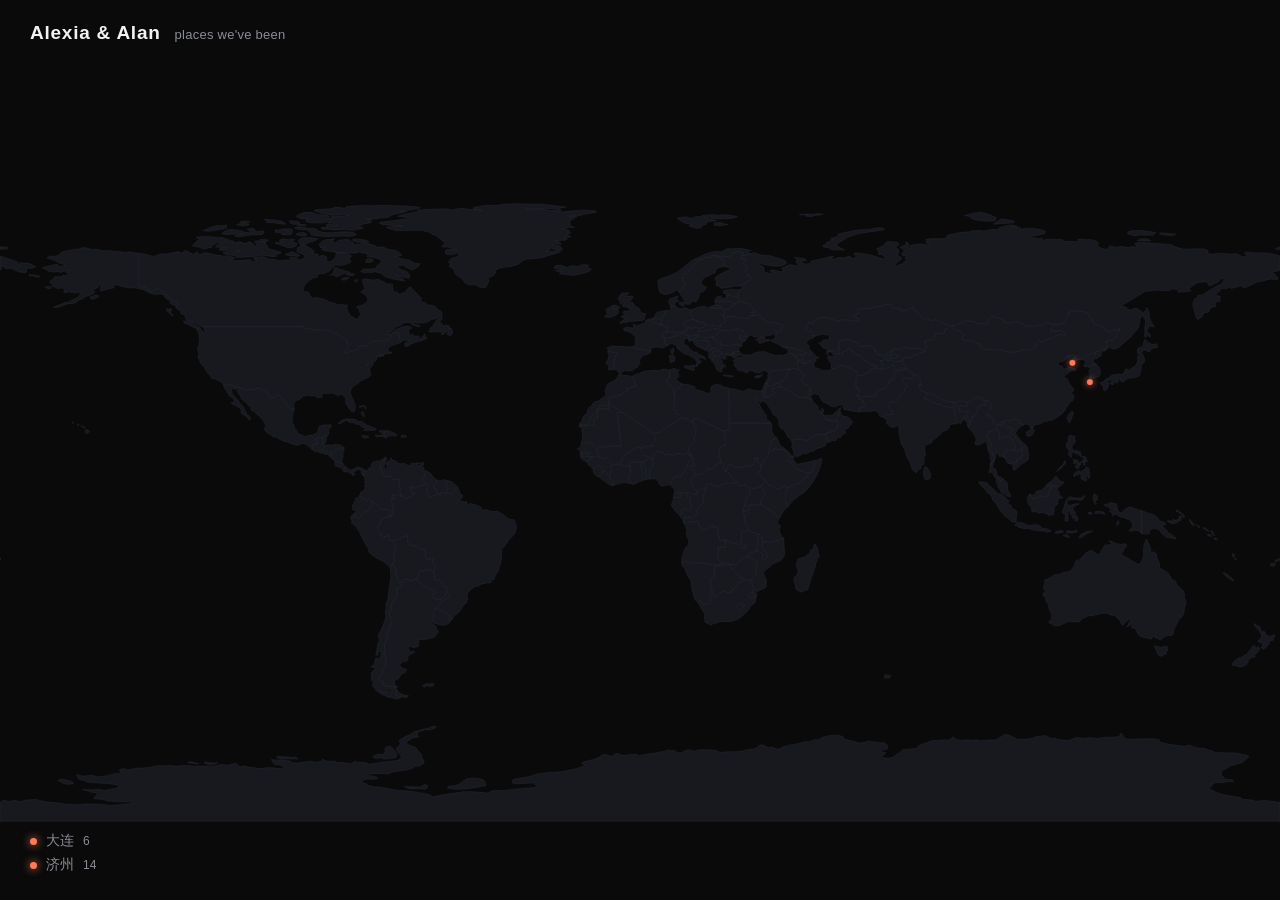
==== index.html @ 34577854 "TravelMap: 旅行地图 + 相册静态站 - 暗色世界地图主页，发光城市圆点，点击进相册 - 相册等高行混排，视频悬停放大自动播放，lightbox 全屏 - build.py 媒体转换（HEI" ====
<!DOCTYPE html>
<html lang="zh-CN">
<head>
  <meta charset="UTF-8" />
  <meta name="viewport" content="width=device-width, initial-scale=1.0" />
  <title>Alexia & Alan · 旅行地图</title>
  <link rel="stylesheet" href="assets/css/style.css" />
</head>
<body>
  <header class="site-header">
    <span class="brand">Alexia &amp; Alan</span>
    <span class="tagline">places we've been</span>
  </header>

  <main class="map-stage">
    <svg id="world" viewBox="0 40 2000 760" preserveAspectRatio="xMidYMid meet"
         aria-label="世界地图">
      <g id="countries"></g>
      <g id="markers"></g>
    </svg>
  </main>

  <nav class="places-list" id="placesList"></nav>

  <script src="assets/js/map.js"></script>
</body>
</html>
---- assets/css/style.css ----
/* ============================================================
   TravelMap — 简洁大气黑底风格
   ============================================================ */
:root {
  --bg: #0a0a0b;
  --panel: #141417;
  --land: #17191f;
  --land-stroke: #2b2f38;
  --text: #f2f2f3;
  --muted: #8a8d94;
  --accent: #ff7a59;        /* 暖珊瑚色，标记/强调用，集中改这里即可换主题色 */
  --accent-soft: rgba(255, 122, 89, 0.18);
  --gap: 6px;               /* 相册瓦片间距 */
  --radius: 4px;
  --ease: cubic-bezier(.22, .61, .36, 1);
}

* { box-sizing: border-box; }

html, body {
  margin: 0;
  padding: 0;
  background: var(--bg);
  color: var(--text);
  font-family: -apple-system, BlinkMacSystemFont, "SF Pro Text",
               "PingFang SC", "Helvetica Neue", Helvetica, Arial, sans-serif;
  -webkit-font-smoothing: antialiased;
  text-rendering: optimizeLegibility;
}

a { color: inherit; text-decoration: none; }

::selection { background: var(--accent-soft); }

/* ----------------------------- 主页 / 地图 ----------------------------- */
.site-header {
  position: fixed;
  top: 0; left: 0; right: 0;
  display: flex;
  align-items: baseline;
  gap: 14px;
  padding: 22px 30px;
  z-index: 20;
  pointer-events: none;
}
.site-header .brand {
  font-size: 19px;
  font-weight: 600;
  letter-spacing: .04em;
}
.site-header .tagline {
  font-size: 13px;
  color: var(--muted);
  letter-spacing: .02em;
}

.map-stage {
  position: relative;
  width: 100vw;
  height: 100vh;
  overflow: hidden;
  display: flex;
  align-items: center;
  justify-content: center;
}
#world {
  width: 100%;
  height: 100%;
  display: block;
}
#world .country {
  fill: var(--land);
  stroke: var(--land-stroke);
  stroke-width: 0.4;
  vector-effect: non-scaling-stroke;
}

/* 城市标记 */
.marker { cursor: pointer; }
.marker .halo {
  fill: var(--accent);
  opacity: .25;
  transform-box: fill-box;
  transform-origin: center;
  animation: pulse 2.6s var(--ease) infinite;
}
.marker .dot {
  fill: var(--accent);
  filter: drop-shadow(0 0 6px var(--accent));
  transition: r .25s var(--ease);
}
.marker:hover .dot { filter: drop-shadow(0 0 12px var(--accent)); }
.marker .label {
  fill: var(--text);
  font-size: 15px;
  font-weight: 500;
  opacity: 0;
  transition: opacity .25s var(--ease);
  paint-order: stroke;
  stroke: rgba(0,0,0,.7);
  stroke-width: 4px;
  pointer-events: none;
}
.marker:hover .label { opacity: 1; }

@keyframes pulse {
  0%   { transform: scale(1);   opacity: .35; }
  70%  { transform: scale(3.4); opacity: 0; }
  100% { transform: scale(3.4); opacity: 0; }
}

/* 左下角城市列表 */
.places-list {
  position: fixed;
  left: 30px;
  bottom: 26px;
  z-index: 20;
  display: flex;
  flex-direction: column;
  gap: 6px;
}
.places-list .item {
  display: flex;
  align-items: center;
  gap: 9px;
  font-size: 14px;
  color: var(--muted);
  cursor: pointer;
  transition: color .2s var(--ease);
}
.places-list .item:hover,
.places-list .item.active { color: var(--text); }
.places-list .item .swatch {
  width: 7px; height: 7px; border-radius: 50%;
  background: var(--accent);
  box-shadow: 0 0 8px var(--accent);
}
.places-list .item .cnt { color: var(--muted); font-size: 12px; }

/* ----------------------------- 相册页 ----------------------------- */
.album-header {
  position: sticky;
  top: 0;
  z-index: 30;
  display: flex;
  align-items: center;
  gap: 18px;
  padding: 18px 26px;
  background: linear-gradient(to bottom, rgba(10,10,11,.92), rgba(10,10,11,.55) 70%, transparent);
  backdrop-filter: blur(6px);
}
.back-link {
  display: inline-flex;
  align-items: center;
  gap: 7px;
  font-size: 14px;
  color: var(--muted);
  transition: color .2s var(--ease);
}
.back-link:hover { color: var(--text); }
.back-link svg { width: 16px; height: 16px; }
.album-title {
  display: flex;
  align-items: baseline;
  gap: 10px;
}
.album-title h1 { margin: 0; font-size: 20px; font-weight: 600; letter-spacing: .02em; }
.album-title .en { font-size: 13px; color: var(--muted); letter-spacing: .06em; text-transform: uppercase; }
.album-title .count { font-size: 13px; color: var(--muted); }

.gallery {
  padding: 6px 14px 60px;
}
.row {
  display: flex;
  gap: var(--gap);
  margin-bottom: var(--gap);
}
.tile {
  position: relative;
  overflow: hidden;
  border-radius: var(--radius);
  background: var(--panel);
  cursor: pointer;
  flex: 0 0 auto;
}
.tile .media {
  width: 100%;
  height: 100%;
  object-fit: cover;
  display: block;
  transition: transform .5s var(--ease);
  will-change: transform;
}
.tile:hover .media { transform: scale(1.06); }
.tile::after {            /* 悬停时极淡的暗角，增强层次 */
  content: "";
  position: absolute; inset: 0;
  box-shadow: inset 0 0 0 1px rgba(255,255,255,.04);
  opacity: 0;
  transition: opacity .3s var(--ease);
  pointer-events: none;
}
.tile:hover::after { opacity: 1; }

/* 视频角标 */
.tile .badge {
  position: absolute;
  left: 8px; bottom: 8px;
  display: inline-flex;
  align-items: center;
  gap: 5px;
  padding: 3px 7px;
  font-size: 11px;
  letter-spacing: .04em;
  color: #fff;
  background: rgba(0,0,0,.42);
  backdrop-filter: blur(2px);
  border-radius: 999px;
  pointer-events: none;
  opacity: .9;
}
.tile .badge svg { width: 11px; height: 11px; }

/* ----------------------------- Lightbox ----------------------------- */
.lightbox {
  position: fixed; inset: 0;
  z-index: 100;
  display: none;
  align-items: center;
  justify-content: center;
  background: rgba(0,0,0,.94);
  opacity: 0;
  transition: opacity .25s var(--ease);
}
.lightbox.open { display: flex; opacity: 1; }
.lightbox .stage {
  max-width: 92vw;
  max-height: 88vh;
  display: flex;
  align-items: center;
  justify-content: center;
}
.lightbox .stage img,
.lightbox .stage video {
  max-width: 92vw;
  max-height: 88vh;
  border-radius: 4px;
  box-shadow: 0 20px 60px rgba(0,0,0,.6);
}
.lightbox .nav,
.lightbox .close {
  position: absolute;
  background: rgba(255,255,255,.06);
  border: none;
  color: var(--text);
  cursor: pointer;
  display: flex; align-items: center; justify-content: center;
  border-radius: 50%;
  transition: background .2s var(--ease), transform .2s var(--ease);
}
.lightbox .nav { width: 48px; height: 48px; top: 50%; margin-top: -24px; }
.lightbox .nav:hover, .lightbox .close:hover { background: rgba(255,255,255,.14); }
.lightbox .nav.prev { left: 22px; }
.lightbox .nav.next { right: 22px; }
.lightbox .close { width: 40px; height: 40px; top: 22px; right: 22px; }
.lightbox .nav svg, .lightbox .close svg { width: 22px; height: 22px; }
.lightbox .counter {
  position: absolute;
  bottom: 22px; left: 50%; transform: translateX(-50%);
  font-size: 13px; color: var(--muted); letter-spacing: .05em;
}

@media (max-width: 640px) {
  .site-header { padding: 16px 18px; }
  .places-list { left: 18px; bottom: 18px; }
  .lightbox .nav { width: 40px; height: 40px; }
}
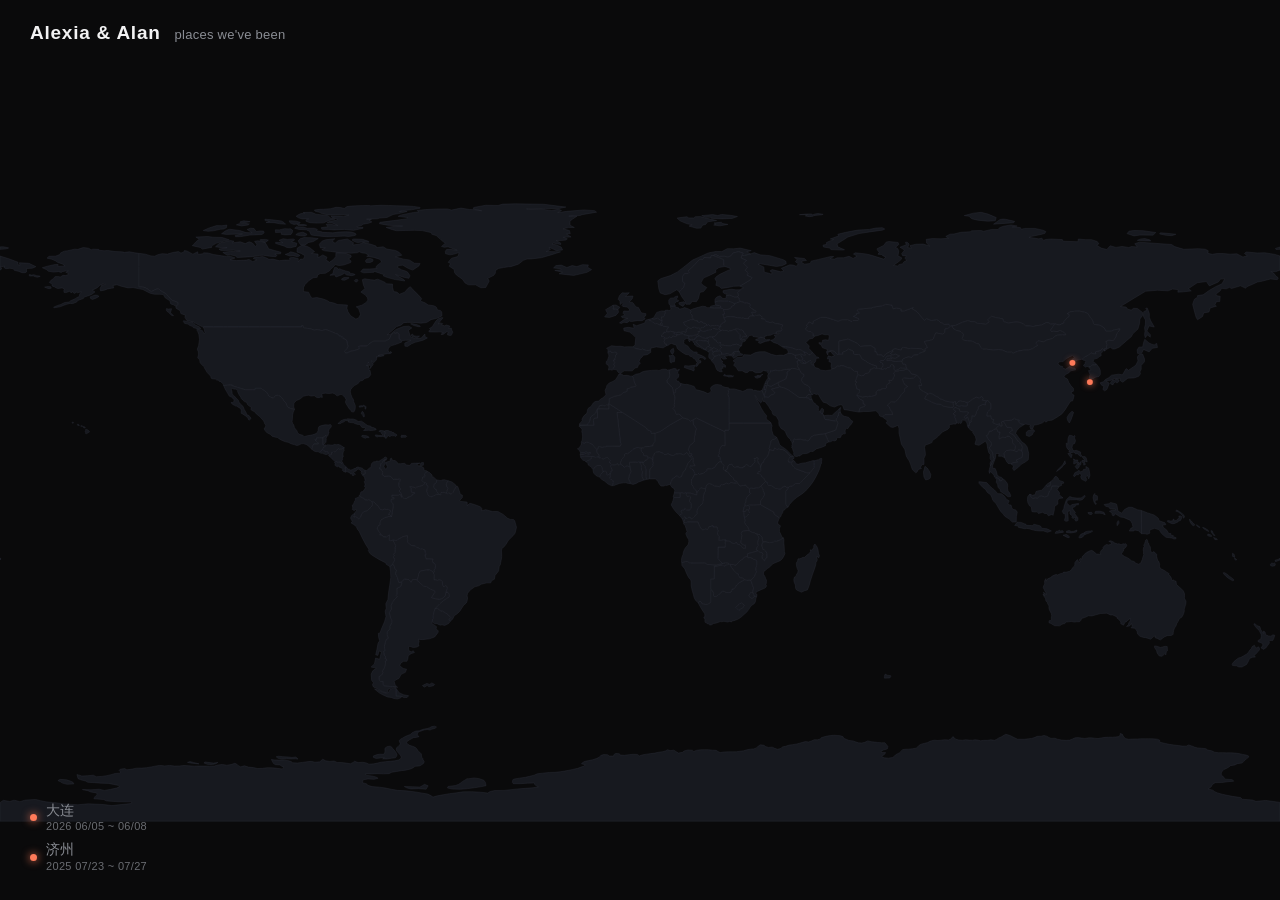
==== commit 0b8ffdc5: "Rename tab title to Travel Map Change the homepage tab title from Chinese to "Alexia & Alan · Travel" ====
--- a/index.html
+++ b/index.html
@@ -3,7 +3,7 @@
 <head>
   <meta charset="UTF-8" />
   <meta name="viewport" content="width=device-width, initial-scale=1.0" />
-  <title>Alexia & Alan · 旅行地图</title>
+  <title>Alexia & Alan · Travel Map</title>
   <link rel="stylesheet" href="assets/css/style.css" />
 </head>
 <body>
--- a/assets/css/style.css
+++ b/assets/css/style.css
@@ -134,8 +134,15 @@
   width: 7px; height: 7px; border-radius: 50%;
   background: var(--accent);
   box-shadow: 0 0 8px var(--accent);
-}
-.places-list .item .cnt { color: var(--muted); font-size: 12px; }
+  flex: 0 0 auto;
+}
+.places-list .item .info { display: flex; flex-direction: column; line-height: 1.35; }
+.places-list .item .date {
+  color: var(--muted);
+  font-size: 11px;
+  letter-spacing: .03em;
+  opacity: .75;
+}
 
 /* ----------------------------- 相册页 ----------------------------- */
 .album-header {
